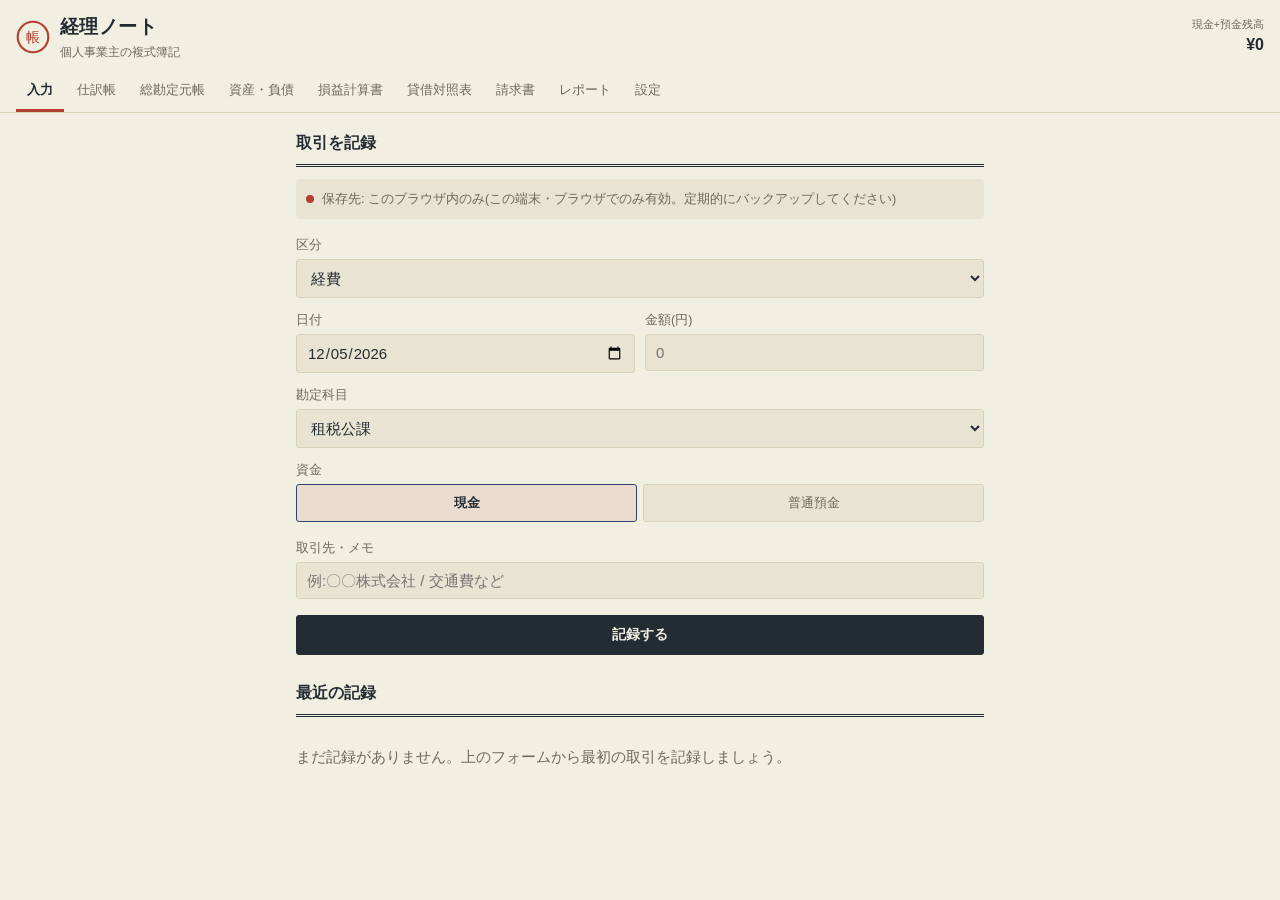
==== src/index.html @ 31f1368b "第2段階-1: Tauri v2 プロジェクト化、index.html を HTML/CSS/JS に分割 - src/ に index.html / styles.css / app.js を分割(" ====
<!DOCTYPE html>
<html lang="ja">
<head>
<meta charset="UTF-8">
<meta name="viewport" content="width=device-width, initial-scale=1, viewport-fit=cover">
<title>経理ノート</title>
<meta http-equiv="Content-Security-Policy" content="default-src 'none'; script-src 'self'; style-src 'self' 'unsafe-inline'; img-src 'self' data: blob:; connect-src 'none'; font-src 'none'; form-action 'none'; base-uri 'none'">
<link rel="stylesheet" href="styles.css">
</head>
<body>
<div id="app"><div style="padding:60px 20px; text-align:center; color:var(--ink-muted);">読み込み中…</div></div>
<div id="toast-wrap" class="toast-wrap"></div>
<div id="modal-root"></div>
<div id="print-area"></div>

<script src="app.js"></script>
</body>
</html>
---- src/styles.css ----
:root {
    --paper: #F1EEE2;
    --paper-2: #E8E3D2;
    --paper-line: #D8D1B9;
    --ink: #232C33;
    --ink-muted: #6C6A5C;
    --indigo: #2B4570;
    --indigo-deep: #1C2F4D;
    --vermillion: #B33F2E;
    --vermillion-soft: rgba(179,63,46,0.10);
    --danger: #A23B2E;
    --font-display: 'Hiragino Mincho ProN', 'Yu Mincho', serif;
    --font-body: 'Hiragino Kaku Gothic ProN', 'Hiragino Sans', 'Noto Sans JP', sans-serif;
    box-sizing: border-box;
    padding-top: env(safe-area-inset-top, 0px);
    padding-bottom: env(safe-area-inset-bottom, 0px);
  }
  @media (prefers-color-scheme: dark) {
    :root:not([data-theme="light"]) {
      --paper: #171814; --paper-2: #212219; --paper-line: #3A3A2D;
      --ink: #ECE8D8; --ink-muted: #A6A28C; --indigo: #8DA9D1; --indigo-deep: #B9CBE6;
      --vermillion: #E17A63; --vermillion-soft: rgba(225,122,99,0.15); --danger: #E17A63;
    }
  }
  :root[data-theme="dark"] {
    --paper: #171814; --paper-2: #212219; --paper-line: #3A3A2D;
    --ink: #ECE8D8; --ink-muted: #A6A28C; --indigo: #8DA9D1; --indigo-deep: #B9CBE6;
    --vermillion: #E17A63; --vermillion-soft: rgba(225,122,99,0.15); --danger: #E17A63;
  }
  html { scroll-padding-top: env(safe-area-inset-top, 0px); height: 100%; }
  * { box-sizing: inherit; }
  body { margin: 0; min-height: 100%; background: var(--paper); color: var(--ink); font-family: var(--font-body); font-size: 15px; line-height: 1.6; -webkit-font-smoothing: antialiased; }
  h1, h2, h3 { font-family: var(--font-display); font-weight: 700; margin: 0; }
  button, input, select, textarea { font-family: inherit; font-size: 15px; color: inherit; }
  a { color: var(--indigo); }
  .num { font-variant-numeric: tabular-nums; }
  .muted { color: var(--ink-muted); }
  .accent { color: var(--vermillion); }

  header.app-header { position: sticky; top: 0; z-index: 20; padding: calc(12px + env(safe-area-inset-top, 0px)) 16px 0 16px; background: var(--paper); border-bottom: 1px solid var(--paper-line); }
  .header-row { display: flex; align-items: center; gap: 10px; }
  .hanko { flex: none; width: 34px; height: 34px; }
  .brand { flex: 1; min-width: 0; }
  .brand h1 { font-size: 19px; letter-spacing: .02em; }
  .brand .sub { font-size: 11.5px; color: var(--ink-muted); margin-top: 1px; overflow:hidden; text-overflow:ellipsis; white-space:nowrap; }
  .balance-chip { text-align: right; flex: none; }
  .balance-chip .lbl { font-size: 10.5px; color: var(--ink-muted); }
  .balance-chip .val { font-size: 16px; font-weight: 700; }

  nav.tabs { display: flex; gap: 2px; overflow-x: auto; margin-top: 10px; scrollbar-width: none; }
  nav.tabs::-webkit-scrollbar { display: none; }
  nav.tabs button { flex: none; background: none; border: none; cursor: pointer; padding: 9px 11px 10px 11px; color: var(--ink-muted); font-size: 13px; font-weight: 500; white-space: nowrap; border-bottom: 3px solid transparent; }
  nav.tabs button.active { color: var(--ink); border-bottom-color: var(--vermillion); font-weight: 700; }

  main { padding: 18px 16px 48px 16px; max-width: 720px; margin: 0 auto; }
  section.block { margin-bottom: 26px; }
  section.block h2 { font-size: 15.5px; padding-bottom: 8px; border-bottom: 3px double var(--ink); margin-bottom: 12px; }
  .note { font-size: 12.5px; color: var(--ink-muted); background: var(--paper-2); border-left: 3px solid var(--paper-line); padding: 8px 10px; margin: 10px 0; border-radius: 2px; }

  .field { margin-bottom: 12px; }
  .field label { display: block; font-size: 12.5px; color: var(--ink-muted); margin-bottom: 4px; }
  .field input[type="text"], .field input[type="number"], .field input[type="date"], .field select, .field textarea {
    width: 100%; padding: 9px 10px; border: 1px solid var(--paper-line); background: var(--paper-2); color: var(--ink); border-radius: 3px;
  }
  .field textarea { resize: vertical; min-height: 60px; }
  .field-row { display: flex; gap: 10px; }
  .field-row > .field { flex: 1; min-width: 0; }
  .radio-group { display: flex; gap: 6px; flex-wrap: wrap; }
  .radio-group label { flex: 1; text-align: center; border: 1px solid var(--paper-line); border-radius: 3px; padding: 8px 6px; font-size: 13px; cursor: pointer; color: var(--ink-muted); background: var(--paper-2); }
  .radio-group input { display: none; }
  .radio-group input:checked + span { color: var(--ink); font-weight: 700; }
  .radio-group label:has(input:checked) { border-color: var(--indigo); background: var(--vermillion-soft); }

  button.btn { display: inline-block; border: 1px solid var(--ink); background: var(--ink); color: var(--paper); padding: 10px 18px; border-radius: 3px; cursor: pointer; font-weight: 700; font-size: 14px; }
  button.btn:active { opacity: .8; }
  button.btn.secondary { background: transparent; color: var(--ink); }
  button.btn.ghost { background: transparent; color: var(--indigo); border-color: var(--paper-line); font-weight: 500; }
  button.btn.danger { background: transparent; color: var(--danger); border-color: var(--danger); }
  button.btn.block { width: 100%; }
  button.btn.small { padding: 6px 10px; font-size: 12.5px; }

  table.ledger { width: 100%; border-collapse: collapse; font-size: 13px; }
  table.ledger th { text-align: left; font-weight: 500; color: var(--ink-muted); font-size: 11.5px; padding: 0 6px 8px 6px; border-bottom: 3px double var(--ink); white-space: nowrap; }
  table.ledger td { padding: 8px 6px; border-bottom: 1px solid var(--paper-line); vertical-align: top; }
  table.ledger tr:last-child td { border-bottom: none; }
  table.ledger td.num, table.ledger th.num { text-align: right; }
  .table-scroll { overflow-x: auto; }
  table.ledger.compact th, table.ledger.compact td { padding: 6px 5px; }

  .tx-row { display: flex; gap: 10px; padding: 11px 0; border-bottom: 1px solid var(--paper-line); align-items: flex-start; }
  .tx-row:last-child { border-bottom: none; }
  .tx-thumb { flex: none; width: 40px; height: 40px; border-radius: 3px; overflow: hidden; background: var(--paper-2); border: 1px solid var(--paper-line); }
  .tx-thumb img { width: 100%; height: 100%; object-fit: cover; display: block; }
  .tx-main { flex: 1; min-width: 0; }
  .tx-top { display: flex; justify-content: space-between; gap: 8px; }
  .tx-cat { font-weight: 700; font-size: 14px; }
  .tx-amt { font-weight: 700; font-size: 14.5px; white-space: nowrap; }
  .tx-amt.income { color: var(--indigo); }
  .tx-amt.expense { color: var(--ink); }
  .tx-meta { font-size: 12px; color: var(--ink-muted); margin-top: 2px; }
  .tx-actions { margin-top: 6px; display: flex; gap: 10px; }
  .tx-actions a { font-size: 12px; cursor: pointer; }

  .tag { display: inline-block; font-size: 10.5px; padding: 2px 7px; border-radius: 20px; border: 1px solid var(--paper-line); color: var(--ink-muted); }
  .kpi-row { display: flex; gap: 10px; margin-bottom: 14px; flex-wrap: wrap; }
  .kpi { flex: 1; min-width: 100px; padding: 12px; background: var(--paper-2); border-radius: 4px; }
  .kpi .lbl { font-size: 11px; color: var(--ink-muted); }
  .kpi .val { font-size: 17px; font-weight: 700; margin-top: 2px; }

  select.year-select { padding: 6px 8px; border: 1px solid var(--paper-line); background: var(--paper-2); border-radius: 3px; }
  .toast-wrap { position: fixed; bottom: calc(18px + env(safe-area-inset-bottom, 0px)); left: 0; right: 0; display: flex; justify-content: center; z-index: 100; pointer-events: none; }
  .toast { background: var(--ink); color: var(--paper); padding: 9px 16px; border-radius: 20px; font-size: 13px; box-shadow: 0 4px 14px rgba(0,0,0,.2); }

  .modal-backdrop { position: fixed; inset: 0; background: rgba(0,0,0,.45); z-index: 200; display: flex; align-items: flex-end; justify-content: center; }
  .modal-sheet { background: var(--paper); width: 100%; max-width: 720px; max-height: 88vh; overflow-y: auto; border-radius: 12px 12px 0 0; padding: 18px 16px calc(24px + env(safe-area-inset-bottom, 0px)) 16px; }
  .modal-head { display: flex; justify-content: space-between; align-items: center; margin-bottom: 14px; }
  .modal-head h3 { font-size: 16px; }
  .modal-close { background: none; border: none; font-size: 22px; color: var(--ink-muted); cursor: pointer; line-height: 1; }

  .invoice-list-row { padding: 12px 0; border-bottom: 1px solid var(--paper-line); }
  .invoice-list-row:last-child { border-bottom: none; }
  .invoice-item-row { display: grid; grid-template-columns: 1fr 52px 84px 26px; gap: 6px; margin-bottom: 6px; align-items: center; }
  .invoice-item-row input { padding: 7px 8px; border: 1px solid var(--paper-line); background: var(--paper-2); border-radius: 3px; width: 100%; }
  .invoice-item-row .rm { background: none; border: none; color: var(--ink-muted); font-size: 16px; cursor: pointer; }

  .bar-chart .bar-label, .bar-label { font-size: 11.5px; fill: var(--ink-muted); font-family: var(--font-body); }
  .bar-value { font-size: 11px; fill: var(--ink); font-family: var(--font-body); }
  .storage-flag { display: flex; align-items: center; gap: 8px; font-size: 12.5px; color: var(--ink-muted); padding: 10px; background: var(--paper-2); border-radius: 4px; margin-bottom: 16px; }
  .storage-dot { width: 8px; height: 8px; border-radius: 50%; flex: none; }
  .storage-dot.ok { background: #3E7A55; }
  .storage-dot.warn { background: var(--vermillion); }

  #print-area { display: none; }
  @media print {
    body * { visibility: hidden; }
    #print-area, #print-area * { visibility: visible; }
    #print-area { display: block; position: absolute; top: 0; left: 0; width: 100%; padding: 24px; }
  }
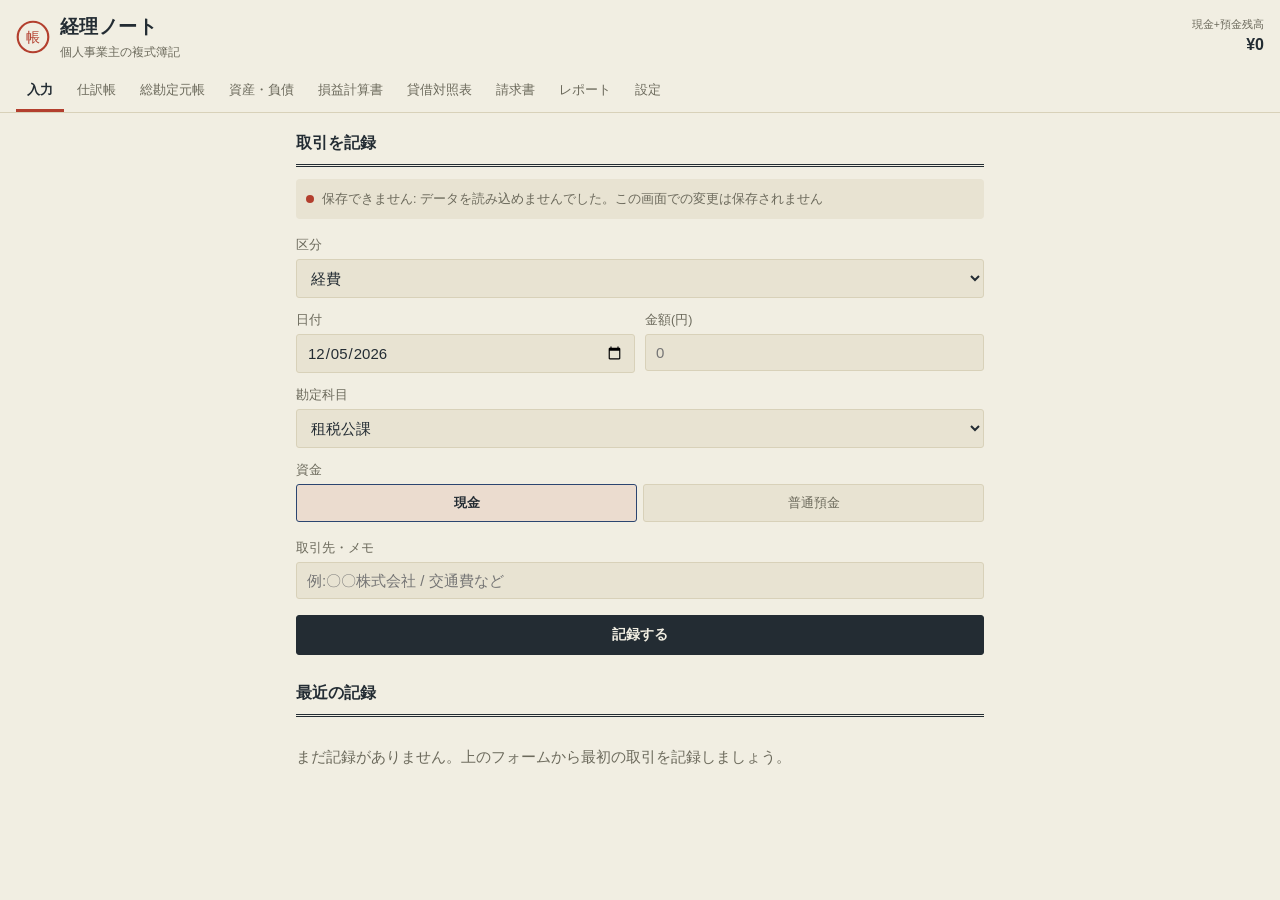
==== commit cde6d8c5: "第2段階-2: Store をファイル保存に置き換え - Rust 側に load_data / save_data / export_file コマンドを追加 - data.json への書き込みは" ====
--- a/src/index.html
+++ b/src/index.html
@@ -4,7 +4,7 @@
 <meta charset="UTF-8">
 <meta name="viewport" content="width=device-width, initial-scale=1, viewport-fit=cover">
 <title>経理ノート</title>
-<meta http-equiv="Content-Security-Policy" content="default-src 'none'; script-src 'self'; style-src 'self' 'unsafe-inline'; img-src 'self' data: blob:; connect-src 'none'; font-src 'none'; form-action 'none'; base-uri 'none'">
+<meta http-equiv="Content-Security-Policy" content="default-src 'none'; script-src 'self'; style-src 'self' 'unsafe-inline'; img-src 'self' data: blob:; connect-src ipc: http://ipc.localhost; font-src 'none'; form-action 'none'; base-uri 'none'">
 <link rel="stylesheet" href="styles.css">
 </head>
 <body>
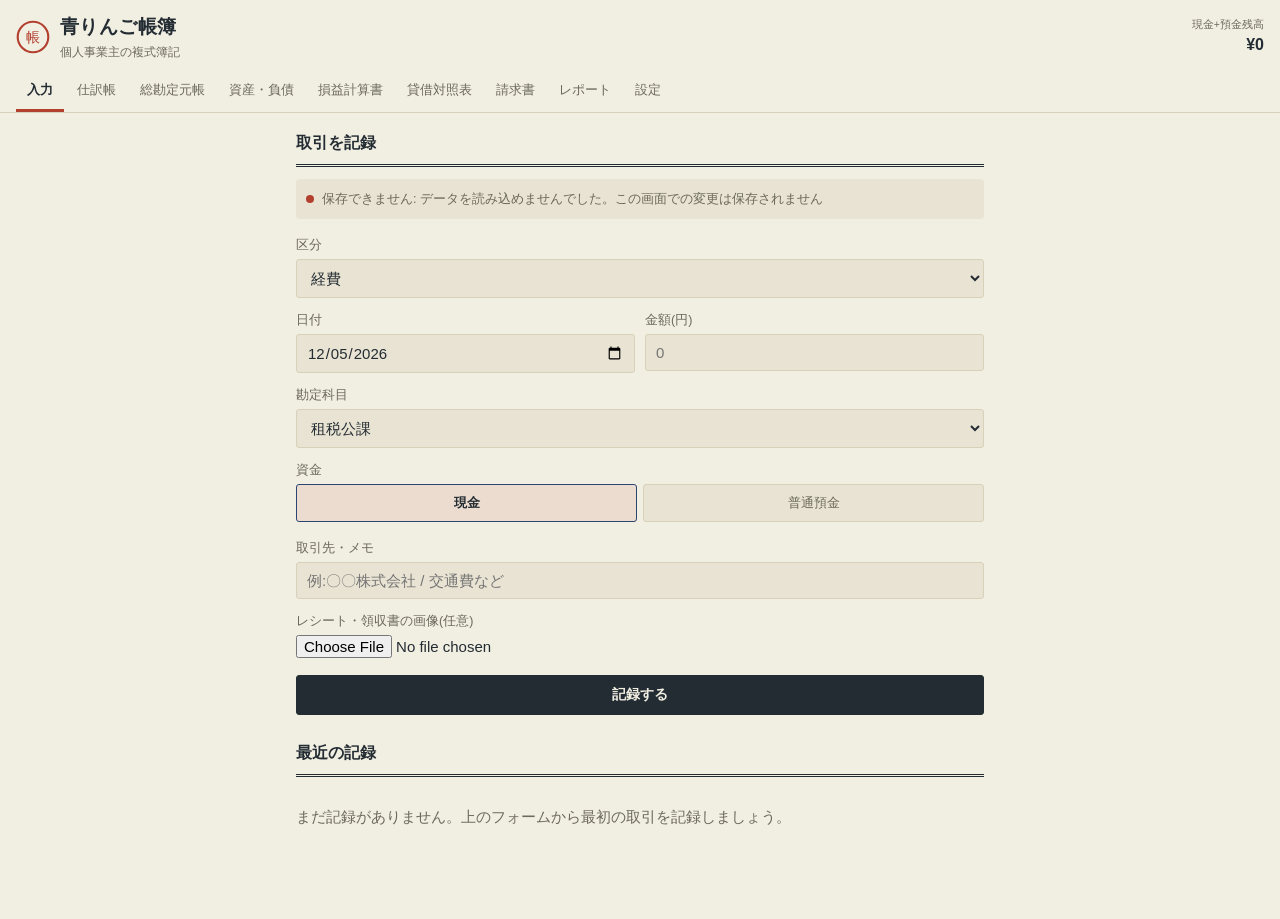
==== commit 65f371f2: "アプリ名を「青りんご帳簿」に変更 - productName・ウィンドウのタイトル・<title>・画面のアプリ名・書き出すバックアップのファイル名・エラーメッセージ・README - 変えないもの:" ====
--- a/src/index.html
+++ b/src/index.html
@@ -3,7 +3,7 @@
 <head>
 <meta charset="UTF-8">
 <meta name="viewport" content="width=device-width, initial-scale=1, viewport-fit=cover">
-<title>経理ノート</title>
+<title>青りんご帳簿</title>
 <meta http-equiv="Content-Security-Policy" content="default-src 'none'; script-src 'self'; style-src 'self' 'unsafe-inline'; img-src 'self' data: blob:; connect-src ipc: http://ipc.localhost; font-src 'none'; form-action 'none'; base-uri 'none'">
 <link rel="stylesheet" href="styles.css">
 </head>
--- a/src/styles.css
+++ b/src/styles.css
@@ -71,13 +71,13 @@
   .radio-group input:checked + span { color: var(--ink); font-weight: 700; }
   .radio-group label:has(input:checked) { border-color: var(--indigo); background: var(--vermillion-soft); }
 
-  button.btn { display: inline-block; border: 1px solid var(--ink); background: var(--ink); color: var(--paper); padding: 10px 18px; border-radius: 3px; cursor: pointer; font-weight: 700; font-size: 14px; }
-  button.btn:active { opacity: .8; }
-  button.btn.secondary { background: transparent; color: var(--ink); }
-  button.btn.ghost { background: transparent; color: var(--indigo); border-color: var(--paper-line); font-weight: 500; }
-  button.btn.danger { background: transparent; color: var(--danger); border-color: var(--danger); }
-  button.btn.block { width: 100%; }
-  button.btn.small { padding: 6px 10px; font-size: 12.5px; }
+  .btn { display: inline-block; border: 1px solid var(--ink); background: var(--ink); color: var(--paper); padding: 10px 18px; border-radius: 3px; cursor: pointer; font-weight: 700; font-size: 14px; }
+  .btn:active { opacity: .8; }
+  .btn.secondary { background: transparent; color: var(--ink); }
+  .btn.ghost { background: transparent; color: var(--indigo); border-color: var(--paper-line); font-weight: 500; }
+  .btn.danger { background: transparent; color: var(--danger); border-color: var(--danger); }
+  .btn.block { width: 100%; }
+  .btn.small { padding: 6px 10px; font-size: 12.5px; }
 
   table.ledger { width: 100%; border-collapse: collapse; font-size: 13px; }
   table.ledger th { text-align: left; font-weight: 500; color: var(--ink-muted); font-size: 11.5px; padding: 0 6px 8px 6px; border-bottom: 3px double var(--ink); white-space: nowrap; }
